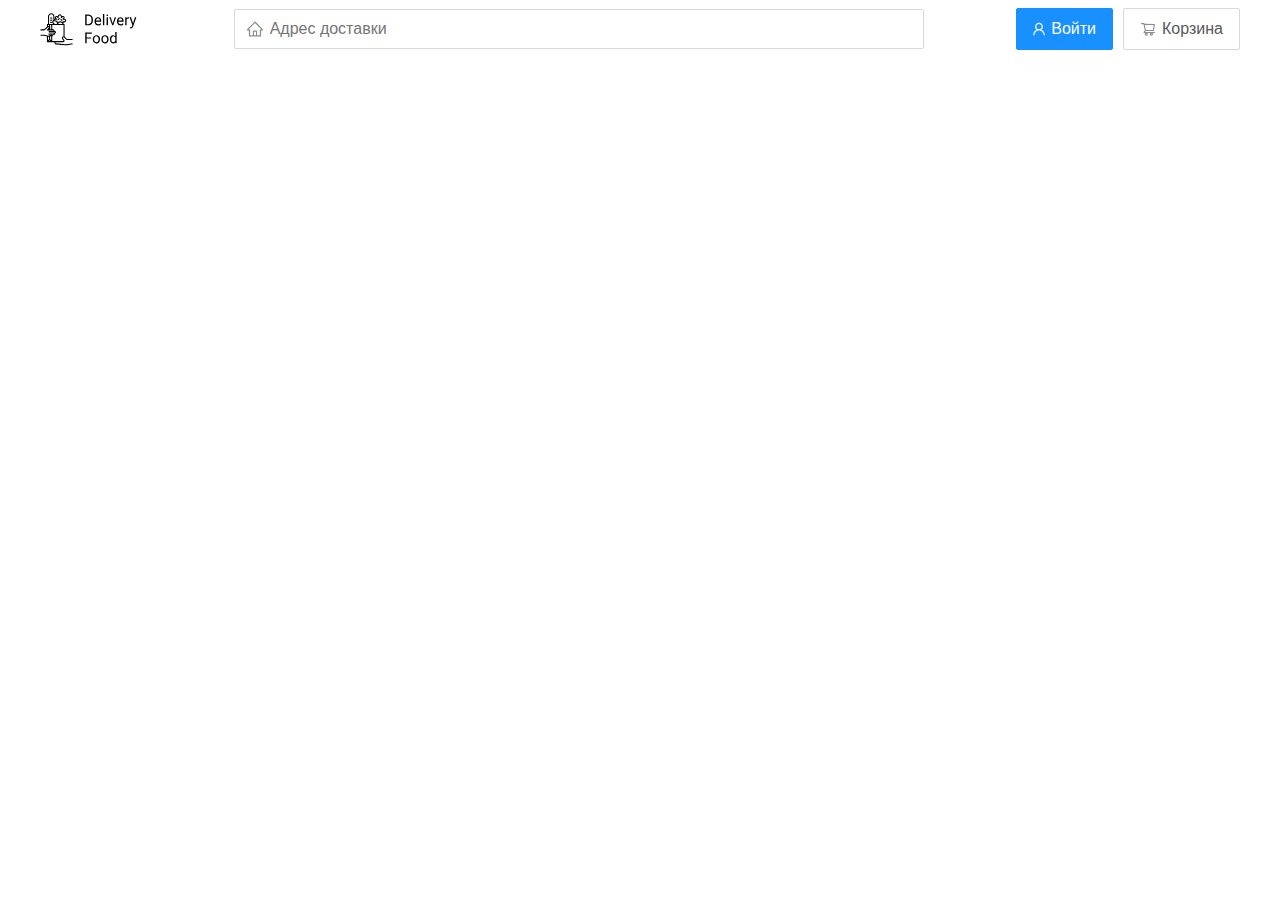
==== index.html @ 9f216421 "Add files via upload" ====
<!DOCTYPE html>
<html lang="ru">
  <head>
    <meta charset="UTF-8" />
    <meta name="viewport" content="width=device-width, initial-scale=1.0" />
    <title>Delivery Food - Доставка еды на дом</title>
    <link rel="stylesheet" href="css/style.css" />
  </head>
  <body>
    <div class="container">
      <!-- Шапка сайта -->
      <header class="header">
        <!-- Логотип -->
        <img src="img/logo.svg" alt="Logotype" class="logo" />
        <!-- Поле адреса -->
        <input
          type="text"
          class="input search-input"
          placeholder="Адрес доставки"
        />
        <div class="buttons">
          <button class="button button-primary">
            <img src="img/Vector.svg" alt="icon" class="button-icon" />
            <span class="button-text">Войти</span>
          </button>
          <button class="button">
            <img src="img/icon.svg" alt="icon" class="button-icon" />
            <span class="button-text">Корзина</span>
          </button>
        </div>
        <!-- Конец блока с кнопками -->
      </header>
    </div>
  </body>
</html>
---- css/style.css ----
* {
  box-sizing: border-box;
}
.container {
  max-width: 1200px;
  margin: auto;
}
.header {
  display: flex;
  align-items: center;
  justify-content: space-between;
}
.search-input {
  border-radius: 2px;
  background: #ffffff;
  border: 1px solid #d9d9d9;
  height: 40px;
  width: 690px;
  font-size: 16px;
  line-height: 24px;
  background-image: url(../img/home.svg);
  background-repeat: no-repeat;
  background-position: left 11px center;
  padding-left: 35px;
}
.buttons {
  display: flex;
  align-items: center;
}
.button {
  display: flex;
  align-items: center;
  padding: 8px 16px;
  background: #ffffff;
  border: 1px solid #d9d9d9;
  box-sizing: border-box;
  box-shadow: 0px 0px 2px rgba(0, 0, 0, 0.0015);
  border-radius: 2px;
  color: #595959;
  font-size: 16px;
  line-height: 24px;
}
.button-primary {
  background: #1890ff;
  border: 1px solid #1890ff;
  color: #fff;
  margin-right: 10px;
}
.button-icon {
  margin-right: 6px;
  vertical-align: middle;
}
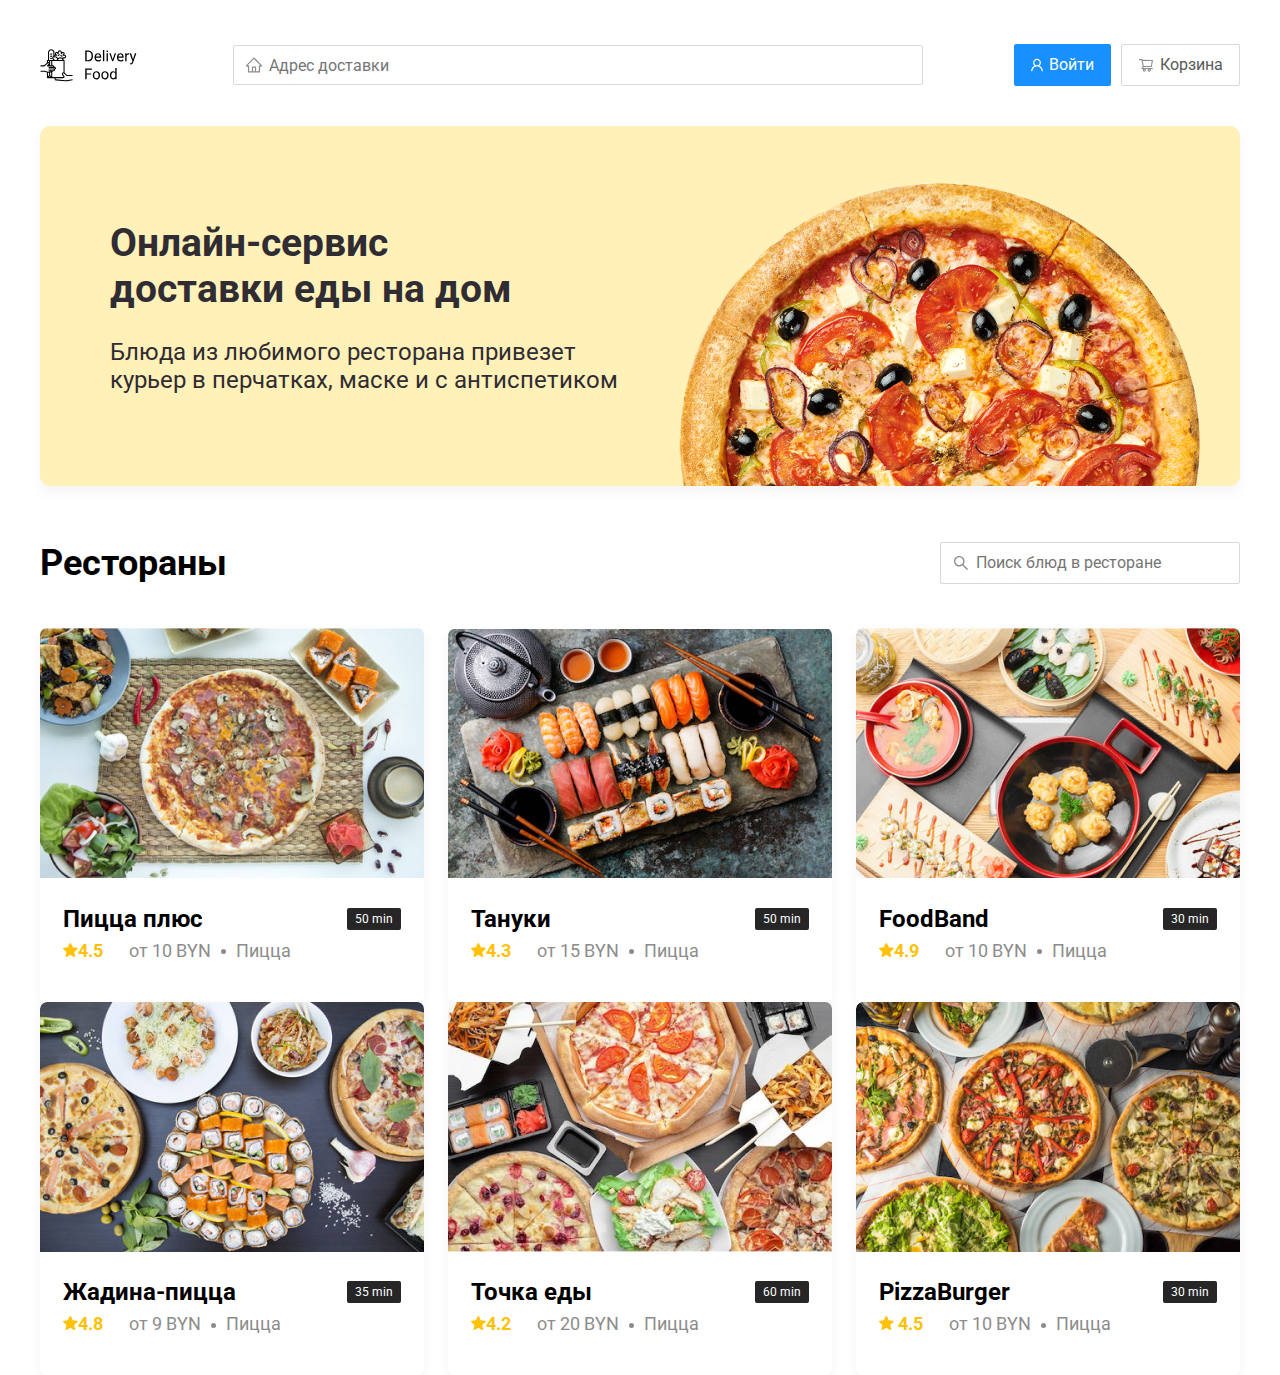
==== commit 57776618: "Add files via upload" ====
--- a/index.html
+++ b/index.html
@@ -4,7 +4,12 @@
     <meta charset="UTF-8" />
     <meta name="viewport" content="width=device-width, initial-scale=1.0" />
     <title>Delivery Food - Доставка еды на дом</title>
+    <link
+      href="https://fonts.googleapis.com/css2?family=Roboto:wght@400;700&display=swap"
+      rel="stylesheet"
+    />
     <link rel="stylesheet" href="css/style.css" />
+    <link rel="stylesheet" href="css/normalize.css" />
   </head>
   <body>
     <div class="container">
@@ -15,7 +20,7 @@
         <!-- Поле адреса -->
         <input
           type="text"
-          class="input search-input"
+          class="input input-adress"
           placeholder="Адрес доставки"
         />
         <div class="buttons">
@@ -30,6 +35,136 @@
         </div>
         <!-- Конец блока с кнопками -->
       </header>
+
+      <section class="promo">
+        <h1 class="promo-title">Онлайн-сервис<br />доставки еды на дом</h1>
+        <p class="promo-text">
+          Блюда из любимого ресторана привезет курьер в перчатках, маске и с
+          антиспетиком
+        </p>
+      </section>
+      <section class="restaurants">
+        <div class="section-heading">
+          <h2 class="section-title">Рестораны</h2>
+          <input
+            type="text"
+            class="input input-search"
+            placeholder="Поиск блюд в ресторане"
+          />
+        </div>
+        <div class="cards">
+          <div class="card">
+            <img src="img/rest.png" alt="" class="card-image" />
+            <div class="card-text">
+              <div class="card-heading">
+                <h3 class="card-title">Пицца плюс</h3>
+                <span class="card-tag tag">50 min</span>
+              </div>
+              <!-- s -->
+              <div class="card-info">
+                <div class="rating">
+                  <img src="img/raiting.svg" alt="rating" />4.5
+                </div>
+                <div class="price">от 10 BYN</div>
+                <div class="category">Пицца</div>
+              </div>
+            </div>
+          </div>
+          <!-- /.card -->
+          <div class="card">
+            <img src="img/image0.png" alt="" class="card-image" />
+            <div class="card-text">
+              <div class="card-heading">
+                <h3 class="card-title">Тануки</h3>
+                <span class="card-tag tag">50 min</span>
+              </div>
+              <!-- s -->
+              <div class="card-info">
+                <div class="rating">
+                  <img src="img/raiting.svg" alt="rating" />4.3
+                </div>
+                <div class="price">от 15 BYN</div>
+                <div class="category">Пицца</div>
+              </div>
+            </div>
+          </div>
+          <!-- /.card -->
+          <div class="card">
+            <img src="img/image-1.png" alt="" class="card-image" />
+            <div class="card-text">
+              <div class="card-heading">
+                <h3 class="card-title">FoodBand</h3>
+                <span class="card-tag tag">30 min</span>
+              </div>
+              <!-- s -->
+              <div class="card-info">
+                <div class="rating">
+                  <img src="img/raiting.svg" alt="rating" />4.9
+                </div>
+                <div class="price">от 10 BYN</div>
+                <div class="category">Пицца</div>
+              </div>
+            </div>
+          </div>
+          <!-- /.card -->
+          <div class="card">
+            <img src="img/image-2.png" alt="" class="card-image" />
+            <div class="card-text">
+              <div class="card-heading">
+                <h3 class="card-title">Жадина-пицца</h3>
+                <span class="card-tag tag">35 min</span>
+              </div>
+              <!-- s -->
+              <div class="card-info">
+                <div class="rating">
+                  <img src="img/raiting.svg" alt="rating" />4.8
+                </div>
+                <div class="price">от 9 BYN</div>
+                <div class="category">Пицца</div>
+              </div>
+            </div>
+          </div>
+          <!-- /.card -->
+          <div class="card">
+            <img src="img/image-3.png" alt="" class="card-image" />
+            <div class="card-text">
+              <div class="card-heading">
+                <h3 class="card-title">Точка еды</h3>
+                <span class="card-tag tag">60 min</span>
+              </div>
+              <!-- s -->
+              <div class="card-info">
+                <div class="rating">
+                  <img src="img/raiting.svg" alt="rating" />4.2
+                </div>
+                <div class="price">от 20 BYN</div>
+                <div class="category">Пицца</div>
+              </div>
+            </div>
+          </div>
+          <!-- /.card -->
+          <div class="card">
+            <img src="img/image-4.png" alt="" class="card-image" />
+            <div class="card-text">
+              <div class="card-heading">
+                <h3 class="card-title">PizzaBurger</h3>
+                <span class="card-tag tag">30 min</span>
+              </div>
+              <!-- s -->
+              <div class="card-info">
+                <div class="rating">
+                  <img src="img/raiting.svg" alt="rating" />
+                  4.5
+                </div>
+                <div class="price">от 10 BYN</div>
+                <div class="category">Пицца</div>
+              </div>
+            </div>
+          </div>
+          <!-- /.card -->
+        </div>
+        <!-- /.cards -->
+      </section>
     </div>
   </body>
 </html>
--- a/css/style.css
+++ b/css/style.css
@@ -1,5 +1,9 @@
 * {
   box-sizing: border-box;
+}
+body {
+  font-family: "Roboto", sans-serif;
+  padding-top: 44px;
 }
 .container {
   max-width: 1200px;
@@ -9,19 +13,28 @@
   display: flex;
   align-items: center;
   justify-content: space-between;
+
+  margin-bottom: 40px;
 }
-.search-input {
+.input {
+  font-size: 16px;
+  line-height: 24px;
   border-radius: 2px;
   background: #ffffff;
   border: 1px solid #d9d9d9;
+  padding: 8px;
+  padding-left: 35px;
+  background-repeat: no-repeat;
+  background-position: left 11px center;
+}
+.input-adress {
   height: 40px;
   width: 690px;
-  font-size: 16px;
-  line-height: 24px;
   background-image: url(../img/home.svg);
-  background-repeat: no-repeat;
-  background-position: left 11px center;
-  padding-left: 35px;
+}
+.input-search {
+  width: 300px;
+  background-image: url(../img/search.svg);
 }
 .buttons {
   display: flex;
@@ -50,3 +63,114 @@
   margin-right: 6px;
   vertical-align: middle;
 }
+.promo {
+  box-shadow: 0px 7px 12px rgba(158, 158, 163, 0.1);
+
+  background: #fff1b8 url(../img/pizza.png) no-repeat top 50px right -100px /800px;
+  border-radius: 10px;
+  padding: 68px 70px;
+  margin-bottom: 56px;
+}
+.promo-title {
+  font-weight: bold;
+  font-size: 39px;
+  line-height: 46px;
+
+  color: #302c34;
+}
+.promo-text {
+  max-width: 538px;
+  font-weight: normal;
+  font-size: 24px;
+  line-height: 28px;
+
+  color: #302c34;
+}
+.section-heading {
+  display: flex;
+  align-items: center;
+  justify-content: space-between;
+  margin-bottom: 44px;
+}
+.section-title {
+  font-weight: bold;
+  font-size: 36px;
+  line-height: 42px;
+  margin: 0;
+  color: #000000;
+}
+.cards {
+  display: flex;
+  flex-wrap: wrap;
+  align-items: flex-start;
+  justify-content: space-between;
+}
+.card {
+  background: #ffffff;
+  box-shadow: 0px 4px 12px rgba(0, 0, 0, 0.05);
+  border-radius: 7px;
+  overflow: hidden;
+}
+.card-image {
+  width: 384px;
+  height: 250px;
+  object-fit: cover;
+}
+.card-text {
+  padding-top: 20px;
+  padding-bottom: 35px;
+  padding-left: 23px;
+  padding-right: 23px;
+}
+.card-heading {
+  display: flex;
+  align-items: center;
+  justify-content: space-between;
+}
+.card-title {
+  margin: 0;
+  font-weight: bold;
+  font-size: 24px;
+  line-height: 32px;
+}
+.card-tag {
+  font-style: normal;
+  font-weight: normal;
+  font-size: 12px;
+  line-height: 20px;
+  color: white;
+  background: #262626;
+  border-radius: 2px;
+  padding: 1px 8px;
+}
+.rating {
+  margin-right: 26px;
+  color: #ffc107;
+  font-weight: bold;
+  font-size: 18px;
+  line-height: 32px;
+}
+.price,
+.category {
+  font-weight: normal;
+  font-size: 18px;
+  line-height: 32px;
+  color: #8c8c8c;
+}
+.price {
+  margin-right: 10px;
+}
+.price:after {
+  content: "";
+  width: 5px;
+  height: 5px;
+  background-color: #8c8c8c;
+  display: inline-block;
+  border-radius: 50%;
+  vertical-align: middle;
+  margin-left: 10px;
+}
+.card-info {
+  display: flex;
+  align-content: center;
+}
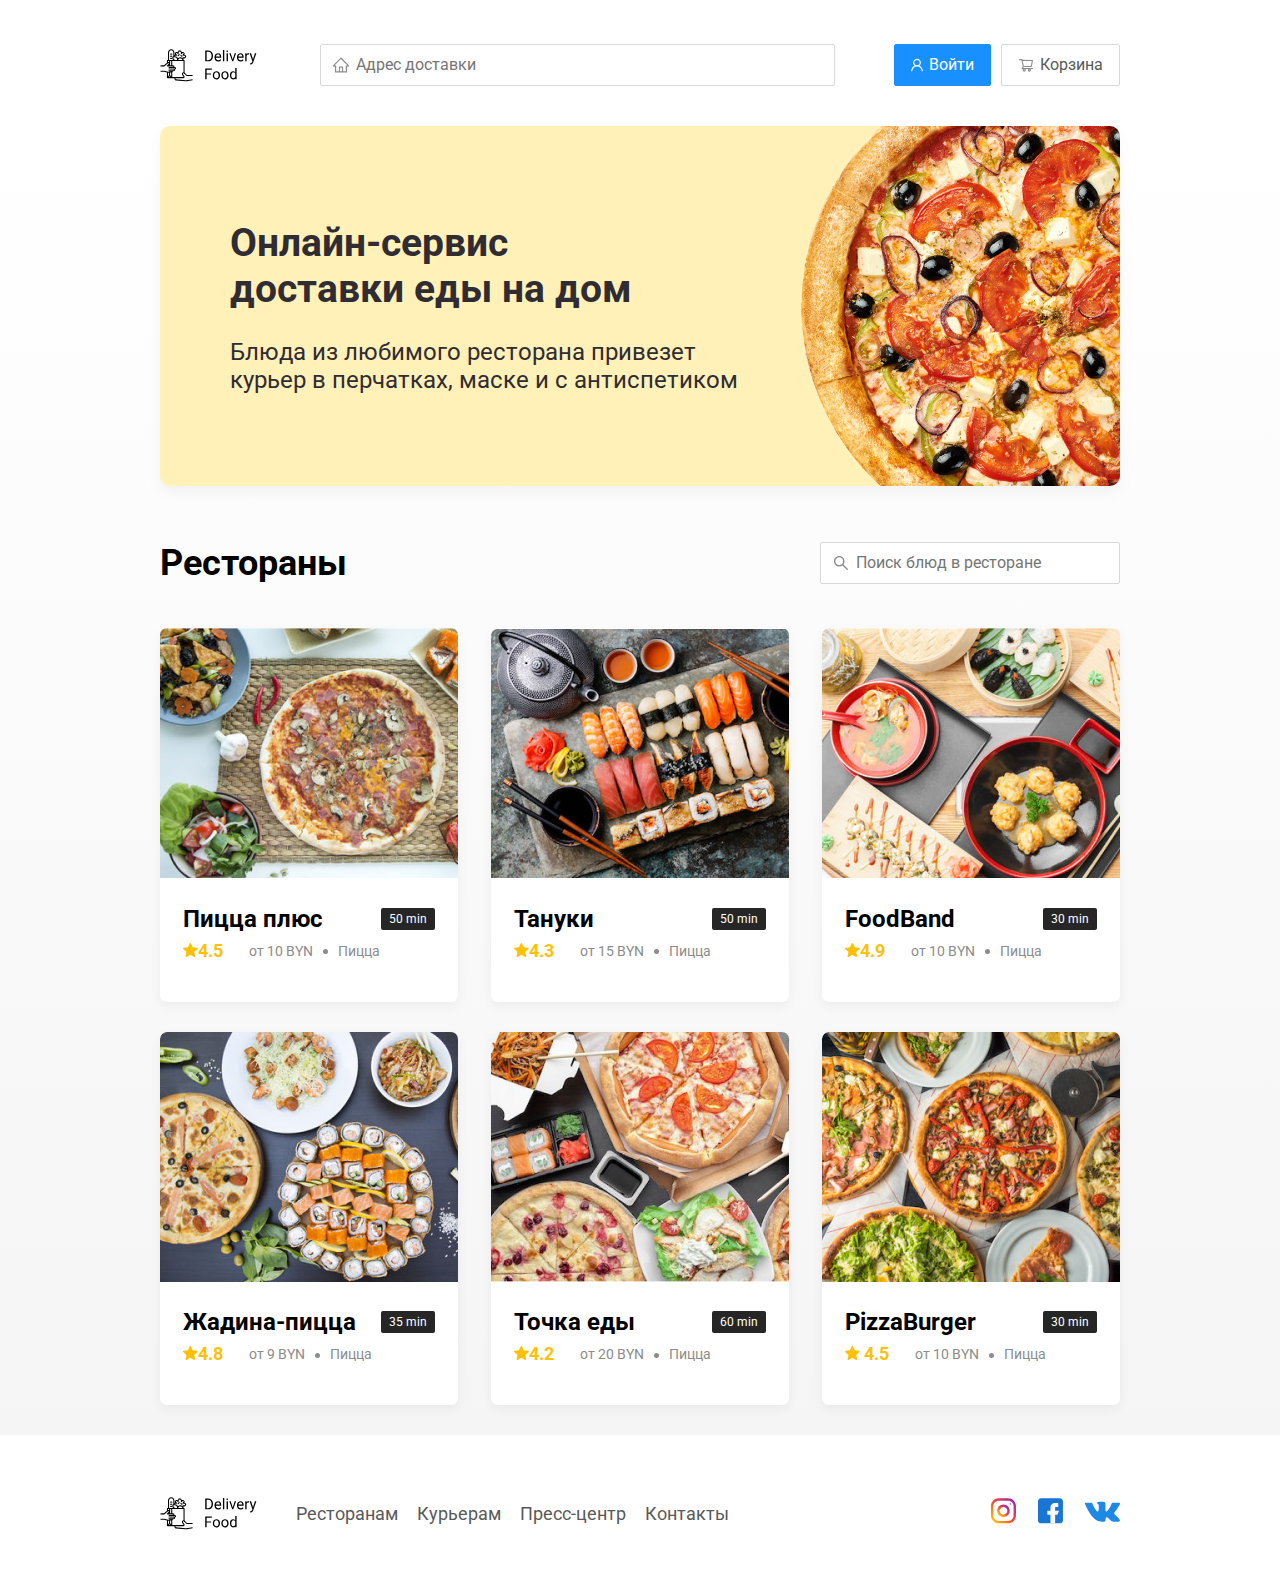
==== commit 9cfc46f4: "Add files via upload" ====
--- a/index.html
+++ b/index.html
@@ -35,136 +35,163 @@
         </div>
         <!-- Конец блока с кнопками -->
       </header>
-
-      <section class="promo">
-        <h1 class="promo-title">Онлайн-сервис<br />доставки еды на дом</h1>
-        <p class="promo-text">
-          Блюда из любимого ресторана привезет курьер в перчатках, маске и с
-          антиспетиком
-        </p>
-      </section>
-      <section class="restaurants">
-        <div class="section-heading">
-          <h2 class="section-title">Рестораны</h2>
-          <input
-            type="text"
-            class="input input-search"
-            placeholder="Поиск блюд в ресторане"
-          />
-        </div>
-        <div class="cards">
-          <div class="card">
-            <img src="img/rest.png" alt="" class="card-image" />
-            <div class="card-text">
-              <div class="card-heading">
-                <h3 class="card-title">Пицца плюс</h3>
-                <span class="card-tag tag">50 min</span>
-              </div>
-              <!-- s -->
-              <div class="card-info">
-                <div class="rating">
-                  <img src="img/raiting.svg" alt="rating" />4.5
+    </div>
+    <main class="main">
+      <div class="container">
+        <section class="promo">
+          <h1 class="promo-title">Онлайн-сервис<br />доставки еды на дом</h1>
+          <p class="promo-text">
+            Блюда из любимого ресторана привезет курьер в перчатках, маске и с
+            антиспетиком
+          </p>
+        </section>
+        <section class="restaurants">
+          <div class="section-heading">
+            <h2 class="section-title">Рестораны</h2>
+            <input
+              type="text"
+              class="input input-search"
+              placeholder="Поиск блюд в ресторане"
+            />
+          </div>
+          <div class="cards">
+            <div class="card">
+              <img src="img/rest.png" alt="" class="card-image" />
+              <div class="card-text">
+                <div class="card-heading">
+                  <h3 class="card-title">Пицца плюс</h3>
+                  <span class="card-tag tag">50 min</span>
                 </div>
-                <div class="price">от 10 BYN</div>
-                <div class="category">Пицца</div>
+                <!-- s -->
+                <div class="card-info">
+                  <div class="rating">
+                    <img src="img/raiting.svg" alt="rating" />4.5
+                  </div>
+                  <div class="price">от 10 BYN</div>
+                  <div class="category">Пицца</div>
+                </div>
               </div>
             </div>
-          </div>
-          <!-- /.card -->
-          <div class="card">
-            <img src="img/image0.png" alt="" class="card-image" />
-            <div class="card-text">
-              <div class="card-heading">
-                <h3 class="card-title">Тануки</h3>
-                <span class="card-tag tag">50 min</span>
-              </div>
-              <!-- s -->
-              <div class="card-info">
-                <div class="rating">
-                  <img src="img/raiting.svg" alt="rating" />4.3
+            <!-- /.card -->
+            <div class="card">
+              <img src="img/image0.png" alt="" class="card-image" />
+              <div class="card-text">
+                <div class="card-heading">
+                  <h3 class="card-title">Тануки</h3>
+                  <span class="card-tag tag">50 min</span>
                 </div>
-                <div class="price">от 15 BYN</div>
-                <div class="category">Пицца</div>
+                <!-- s -->
+                <div class="card-info">
+                  <div class="rating">
+                    <img src="img/raiting.svg" alt="rating" />4.3
+                  </div>
+                  <div class="price">от 15 BYN</div>
+                  <div class="category">Пицца</div>
+                </div>
               </div>
             </div>
-          </div>
-          <!-- /.card -->
-          <div class="card">
-            <img src="img/image-1.png" alt="" class="card-image" />
-            <div class="card-text">
-              <div class="card-heading">
-                <h3 class="card-title">FoodBand</h3>
-                <span class="card-tag tag">30 min</span>
-              </div>
-              <!-- s -->
-              <div class="card-info">
-                <div class="rating">
-                  <img src="img/raiting.svg" alt="rating" />4.9
+            <!-- /.card -->
+            <div class="card">
+              <img src="img/image-1.png" alt="" class="card-image" />
+              <div class="card-text">
+                <div class="card-heading">
+                  <h3 class="card-title">FoodBand</h3>
+                  <span class="card-tag tag">30 min</span>
                 </div>
-                <div class="price">от 10 BYN</div>
-                <div class="category">Пицца</div>
+                <!-- s -->
+                <div class="card-info">
+                  <div class="rating">
+                    <img src="img/raiting.svg" alt="rating" />4.9
+                  </div>
+                  <div class="price">от 10 BYN</div>
+                  <div class="category">Пицца</div>
+                </div>
               </div>
             </div>
-          </div>
-          <!-- /.card -->
-          <div class="card">
-            <img src="img/image-2.png" alt="" class="card-image" />
-            <div class="card-text">
-              <div class="card-heading">
-                <h3 class="card-title">Жадина-пицца</h3>
-                <span class="card-tag tag">35 min</span>
-              </div>
-              <!-- s -->
-              <div class="card-info">
-                <div class="rating">
-                  <img src="img/raiting.svg" alt="rating" />4.8
+            <!-- /.card -->
+            <div class="card">
+              <img src="img/image-2.png" alt="" class="card-image" />
+              <div class="card-text">
+                <div class="card-heading">
+                  <h3 class="card-title">Жадина-пицца</h3>
+                  <span class="card-tag tag">35 min</span>
                 </div>
-                <div class="price">от 9 BYN</div>
-                <div class="category">Пицца</div>
+                <!-- s -->
+                <div class="card-info">
+                  <div class="rating">
+                    <img src="img/raiting.svg" alt="rating" />4.8
+                  </div>
+                  <div class="price">от 9 BYN</div>
+                  <div class="category">Пицца</div>
+                </div>
               </div>
             </div>
-          </div>
-          <!-- /.card -->
-          <div class="card">
-            <img src="img/image-3.png" alt="" class="card-image" />
-            <div class="card-text">
-              <div class="card-heading">
-                <h3 class="card-title">Точка еды</h3>
-                <span class="card-tag tag">60 min</span>
-              </div>
-              <!-- s -->
-              <div class="card-info">
-                <div class="rating">
-                  <img src="img/raiting.svg" alt="rating" />4.2
+            <!-- /.card -->
+            <div class="card">
+              <img src="img/image-3.png" alt="" class="card-image" />
+              <div class="card-text">
+                <div class="card-heading">
+                  <h3 class="card-title">Точка еды</h3>
+                  <span class="card-tag tag">60 min</span>
                 </div>
-                <div class="price">от 20 BYN</div>
-                <div class="category">Пицца</div>
+                <!-- s -->
+                <div class="card-info">
+                  <div class="rating">
+                    <img src="img/raiting.svg" alt="rating" />4.2
+                  </div>
+                  <div class="price">от 20 BYN</div>
+                  <div class="category">Пицца</div>
+                </div>
               </div>
             </div>
-          </div>
-          <!-- /.card -->
-          <div class="card">
-            <img src="img/image-4.png" alt="" class="card-image" />
-            <div class="card-text">
-              <div class="card-heading">
-                <h3 class="card-title">PizzaBurger</h3>
-                <span class="card-tag tag">30 min</span>
-              </div>
-              <!-- s -->
-              <div class="card-info">
-                <div class="rating">
-                  <img src="img/raiting.svg" alt="rating" />
-                  4.5
+            <!-- /.card -->
+            <div class="card">
+              <img src="img/image-4.png" alt="" class="card-image" />
+              <div class="card-text">
+                <div class="card-heading">
+                  <h3 class="card-title">PizzaBurger</h3>
+                  <span class="card-tag tag">30 min</span>
                 </div>
-                <div class="price">от 10 BYN</div>
-                <div class="category">Пицца</div>
+                <!-- s -->
+                <div class="card-info">
+                  <div class="rating">
+                    <img src="img/raiting.svg" alt="rating" />
+                    4.5
+                  </div>
+                  <div class="price">от 10 BYN</div>
+                  <div class="category">Пицца</div>
+                </div>
               </div>
             </div>
+            <!-- /.card -->
           </div>
-          <!-- /.card -->
+          <!-- /.cards -->
+        </section>
+      </div>
+    </main>
+    <footer class="footer">
+      <div class="container">
+        <div class="footer-block">
+          <img src="img/logo.svg" alt="logo" class="logo footer-logo" />
+          <nav class="footer-nav">
+            <a href="#" class="footer-link">Ресторанам</a>
+            <a href="#" class="footer-link">Курьерам</a>
+            <a href="#" class="footer-link">Пресс-центр</a>
+            <a href="#" class="footer-link">Контакты</a>
+          </nav>
+          <div class="social-links">
+            <a href="" class="social-link"
+              ><img src="img/soc1.svg" alt="inst"
+            /></a>
+            <a href="" class="social-link"
+              ><img src="img/soc2.svg" alt="fb"
+            /></a>
+            <a href="" class="social-link"
+              ><img src="img/soc3.svg" alt="vk"
+            /></a>
+          </div>
         </div>
-        <!-- /.cards -->
-      </section>
-    </div>
+      </div>
+    </footer>
   </body>
 </html>
--- a/css/style.css
+++ b/css/style.css
@@ -28,8 +28,7 @@
   background-position: left 11px center;
 }
 .input-adress {
-  height: 40px;
-  width: 690px;
+  flex: 0.8;
   background-image: url(../img/home.svg);
 }
 .input-search {
@@ -86,6 +85,13 @@
 
   color: #302c34;
 }
+.main {
+  background: linear-gradient(
+    180deg,
+    rgba(245, 245, 245, 0) 1.04%,
+    #f5f5f5 100%
+  );
+}
 .section-heading {
   display: flex;
   align-items: center;
@@ -110,6 +116,8 @@
   box-shadow: 0px 4px 12px rgba(0, 0, 0, 0.05);
   border-radius: 7px;
   overflow: hidden;
+  margin-bottom: 30px;
+  flex-basis: 31%;
 }
 .card-image {
   width: 384px;
@@ -160,6 +168,12 @@
 .price {
   margin-right: 10px;
 }
+.category {
+  text-overflow: ellipsis;
+  overflow: hidden;
+  white-space: nowrap;
+  max-width: 150px;
+}
 .price:after {
   content: "";
   width: 5px;
@@ -174,3 +188,172 @@
   display: flex;
   align-content: center;
 }
+.footer {
+  padding: 60px 0;
+}
+.footer-link {
+  display: inline-block;
+  color: #595959;
+  text-decoration: none;
+  font-weight: normal;
+  font-size: 18px;
+  line-height: 21px;
+}
+.footer-link:not(:last-child) {
+  margin-right: 15px;
+}
+.footer-nav {
+  margin-right: auto;
+  margin-left: 35px;
+}
+.footer-block {
+  display: flex;
+  align-items: center;
+  justify-content: space-between;
+}
+.social-links {
+  display: flex;
+  align-items: center;
+}
+.social-link:not(:last-child) {
+  margin-right: 21px;
+}
+
+@media (max-width: 1366px) {
+  .container {
+    max-width: 960px;
+  }
+  .promo {
+    background-position: center right -300px;
+    background-size: 750px;
+  }
+  .category,
+  .price {
+    font-size: 14px;
+  }
+}
+@media (max-width: 992px) {
+  .container {
+    max-width: 750px;
+  }
+  .promo {
+    padding: 50px;
+    background-size: 500px;
+    background-position: center right -200px;
+  }
+  .promo-text {
+    font-size: 18px;
+    min-width: 400px;
+  }
+  .card {
+    flex-basis: 49%;
+  }
+  .footer-link {
+    font-size: 16px;
+  }
+}
+@media (max-width: 768px) {
+  .container {
+    max-width: 560px;
+  }
+  .card-info {
+    flex-wrap: wrap;
+  }
+  .card-title {
+    font-size: 18px;
+  }
+  .rating {
+    flex-basis: 100%;
+  }
+  .promo {
+    background-size: 400px;
+    background-position: bottom 50px right -200px;
+  }
+  .promo-title {
+    font-size: 24px;
+    line-height: 1.4;
+  }
+  .promo-text {
+    margin-top: 0;
+  }
+}
+@media (max-width: 578px) {
+  .container {
+    max-width: 90%;
+  }
+  .header {
+    flex-wrap: wrap;
+  }
+  .input-adress {
+    margin-top: 15px;
+    flex: 1;
+    order: 5;
+  }
+  .promo {
+    background-image: none;
+  }
+  .promo-title {
+    margin-bottom: 10px;
+  }
+  .section-title {
+    font-size: 20px;
+  }
+  .card {
+    flex-basis: 100%;
+  }
+  .card-image {
+    width: 100%;
+  }
+  .footer {
+    padding: 30px 0;
+  }
+  .footer-block {
+    align-items: flex-start;
+    justify-content: space-between;
+  }
+  .footer-logo {
+    margin-right: 15px;
+    order: 1;
+  }
+  .footer-nav {
+    margin-left: 0;
+    margin-right: 0;
+    order: 0;
+    display: flex;
+    flex-direction: column;
+  }
+  .social-links {
+    order: 2;
+  }
+}
+@media (max-width: 480px) {
+  .button-text {
+    display: none;
+  }
+  .button-icon {
+    margin: 0;
+  }
+  .button {
+    min-height: 40px;
+  }
+  .promo {
+    padding: 20px;
+  }
+  .section-heading {
+    flex-wrap: wrap;
+  }
+  .footer-block {
+    flex-wrap: wrap;
+  }
+  .footer-logo {
+    order: 0;
+    margin-bottom: 20px;
+  }
+  .footer-nav {
+    margin-bottom: 20px;
+    text-align: center;
+  }
+  .footer-link:not(:last-child) {
+    margin-right: 0;
+  }
+}
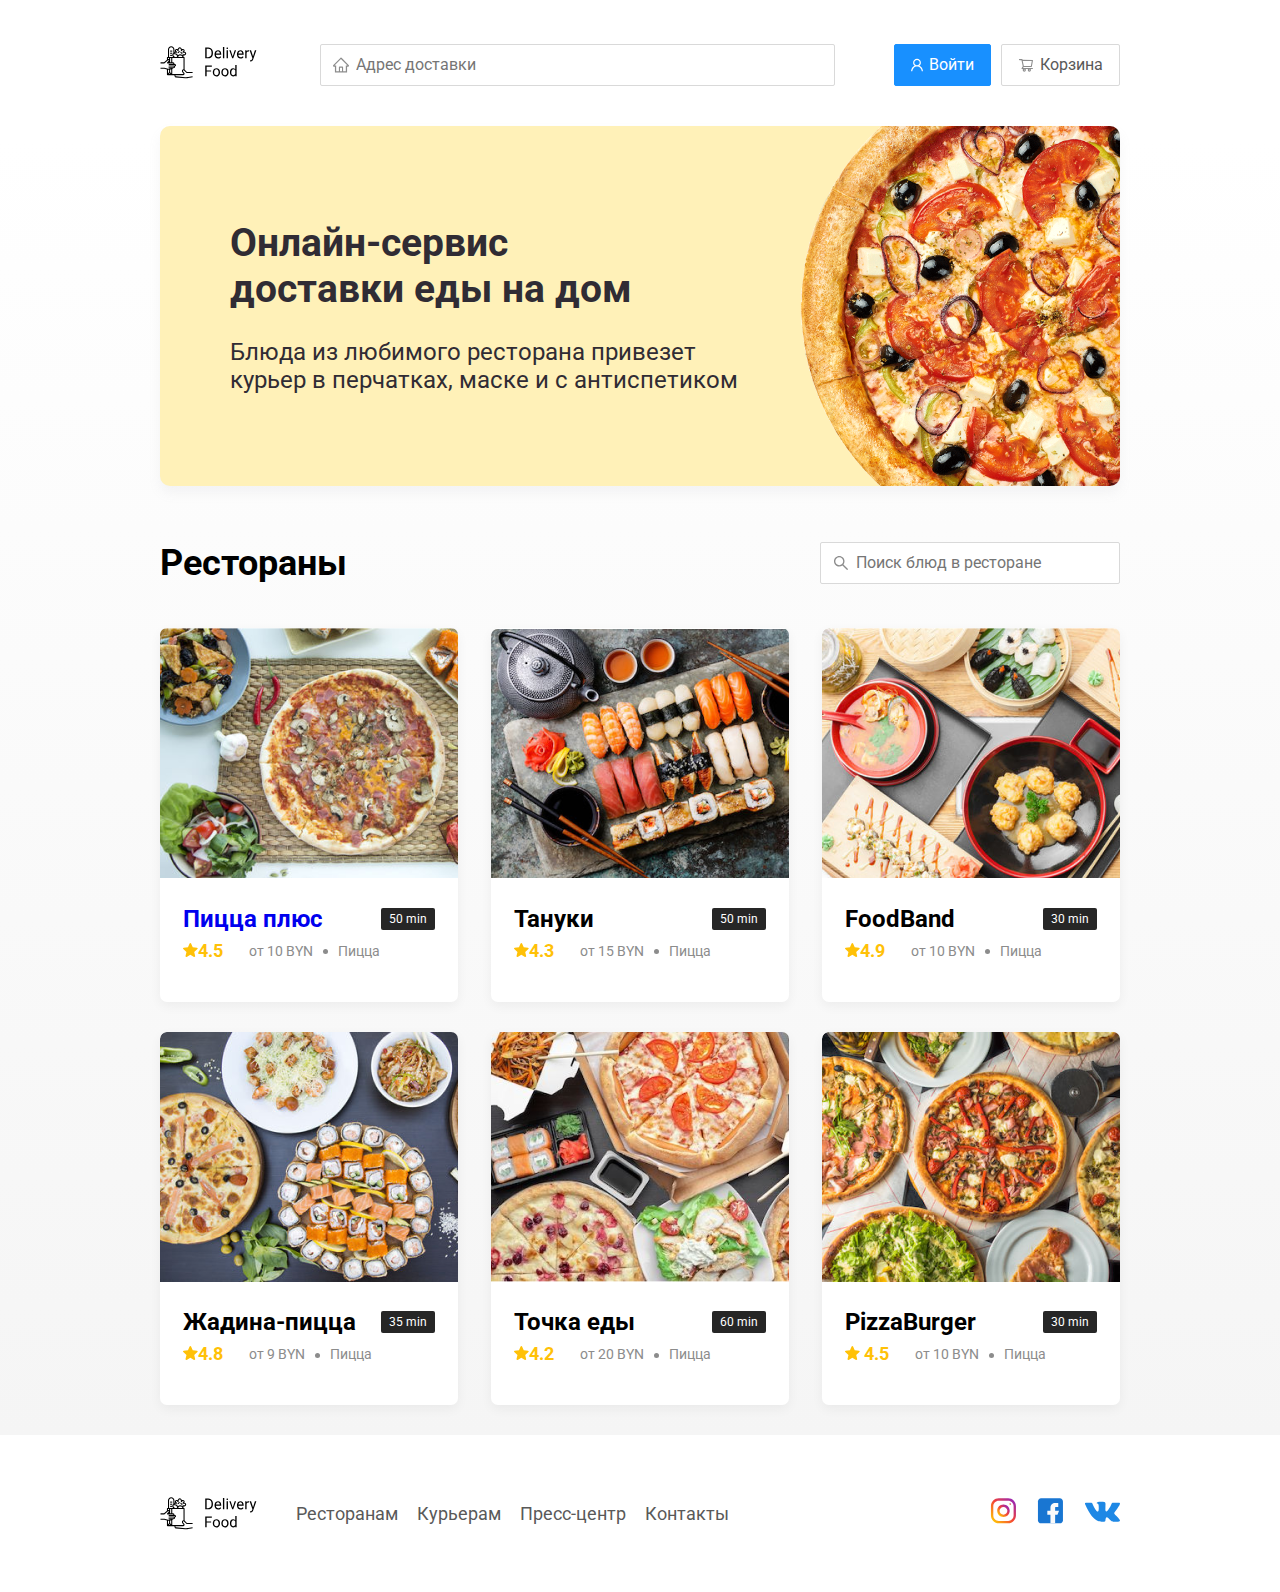
==== commit b9f1c0d6: "Add files via upload" ====
--- a/index.html
+++ b/index.html
@@ -16,7 +16,10 @@
       <!-- Шапка сайта -->
       <header class="header">
         <!-- Логотип -->
-        <img src="img/logo.svg" alt="Logotype" class="logo" />
+        <a href="index.html" class="logo">
+          <img src="img/logo.svg" alt="Logotype" />
+        </a>
+
         <!-- Поле адреса -->
         <input
           type="text"
@@ -55,7 +58,7 @@
             />
           </div>
           <div class="cards">
-            <div class="card">
+            <a href="rest.html" class="card">
               <img src="img/rest.png" alt="" class="card-image" />
               <div class="card-text">
                 <div class="card-heading">
@@ -71,7 +74,7 @@
                   <div class="category">Пицца</div>
                 </div>
               </div>
-            </div>
+            </a>
             <!-- /.card -->
             <div class="card">
               <img src="img/image0.png" alt="" class="card-image" />
--- a/css/style.css
+++ b/css/style.css
@@ -32,6 +32,7 @@
   background-image: url(../img/home.svg);
 }
 .input-search {
+  margin-left: auto;
   width: 300px;
   background-image: url(../img/search.svg);
 }
@@ -62,6 +63,9 @@
   margin-right: 6px;
   vertical-align: middle;
 }
+.button-card-text {
+  margin-right: 10px;
+}
 .promo {
   box-shadow: 0px 7px 12px rgba(158, 158, 163, 0.1);
 
@@ -95,7 +99,6 @@
 .section-heading {
   display: flex;
   align-items: center;
-  justify-content: space-between;
   margin-bottom: 44px;
 }
 .section-title {
@@ -104,6 +107,7 @@
   line-height: 42px;
   margin: 0;
   color: #000000;
+  margin-right: 30px;
 }
 .cards {
   display: flex;
@@ -118,6 +122,7 @@
   overflow: hidden;
   margin-bottom: 30px;
   flex-basis: 31%;
+  text-decoration: none;
 }
 .card-image {
   width: 384px;
@@ -140,6 +145,9 @@
   font-weight: bold;
   font-size: 24px;
   line-height: 32px;
+}
+.card-title-reg {
+  font-weight: 400;
 }
 .card-tag {
   font-style: normal;
@@ -167,6 +175,12 @@
 }
 .price {
   margin-right: 10px;
+}
+.ingredients {
+  font-weight: normal;
+  font-size: 18px;
+  line-height: 21px;
+  color: #8c8c8c;
 }
 .category {
   text-overflow: ellipsis;
@@ -187,6 +201,18 @@
 .card-info {
   display: flex;
   align-content: center;
+  flex-wrap: wrap;
+}
+.card-buttons {
+  display: flex;
+  align-items: center;
+  margin-top: 24px;
+}
+.card-price-bold {
+  font-weight: bold;
+  font-size: 20px;
+  line-height: 32px;
+  margin-left: 30px;
 }
 .footer {
   padding: 60px 0;
@@ -262,7 +288,7 @@
   .card-title {
     font-size: 18px;
   }
-  .rating {
+  .card .rating {
     flex-basis: 100%;
   }
   .promo {
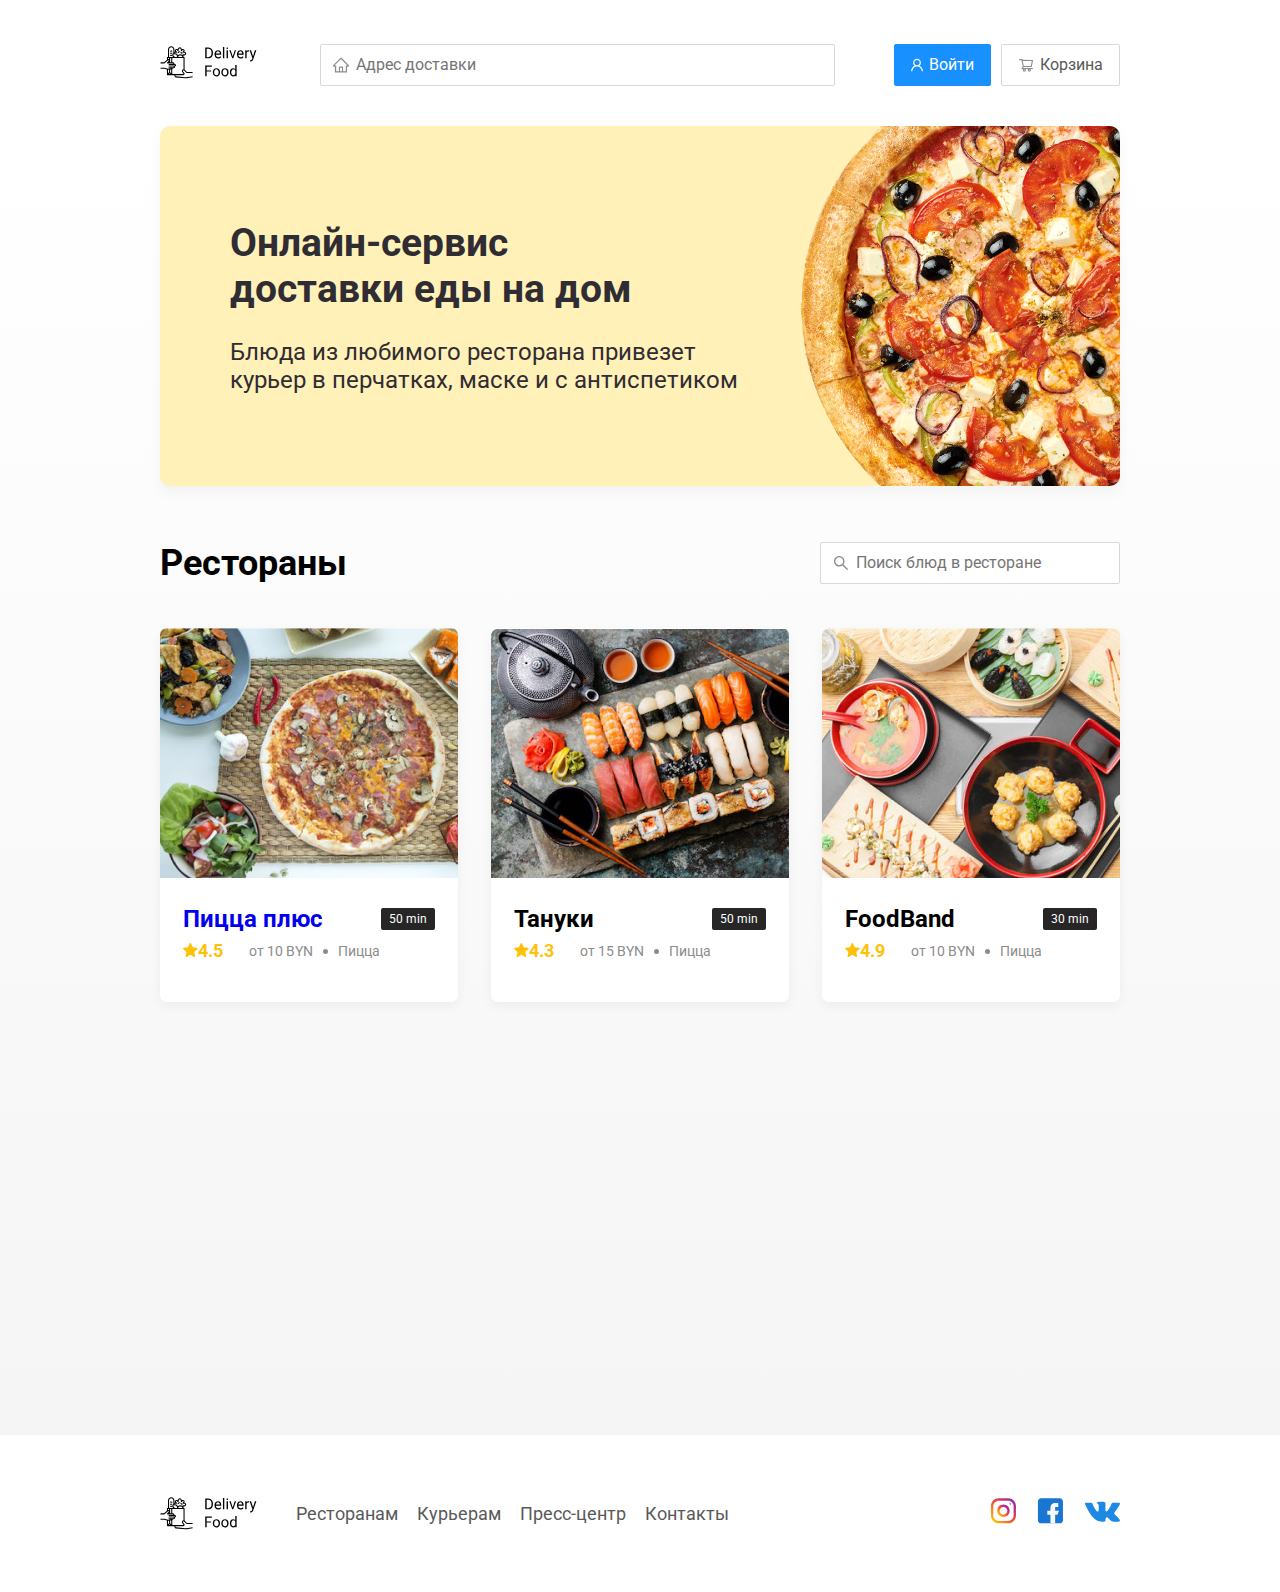
==== commit bccb1a28: "Add files via upload" ====
--- a/index.html
+++ b/index.html
@@ -8,15 +8,16 @@
       href="https://fonts.googleapis.com/css2?family=Roboto:wght@400;700&display=swap"
       rel="stylesheet"
     />
+    <link rel="stylesheet" href="css/normalize.css" />
+    <link rel="stylesheet" href="css/animate.min.css" />
     <link rel="stylesheet" href="css/style.css" />
-    <link rel="stylesheet" href="css/normalize.css" />
   </head>
   <body>
     <div class="container">
       <!-- Шапка сайта -->
       <header class="header">
         <!-- Логотип -->
-        <a href="index.html" class="logo">
+        <a href="index.html" class="logo wow bounce" data-wow-delay="0.2s">
           <img src="img/logo.svg" alt="Logotype" />
         </a>
 
@@ -31,7 +32,7 @@
             <img src="img/Vector.svg" alt="icon" class="button-icon" />
             <span class="button-text">Войти</span>
           </button>
-          <button class="button">
+          <button class="button" id="cart">
             <img src="img/icon.svg" alt="icon" class="button-icon" />
             <span class="button-text">Корзина</span>
           </button>
@@ -58,7 +59,7 @@
             />
           </div>
           <div class="cards">
-            <a href="rest.html" class="card">
+            <a href="rest.html" class="card wow fadeInUp" data-wow-delay="0.2s">
               <img src="img/rest.png" alt="" class="card-image" />
               <div class="card-text">
                 <div class="card-heading">
@@ -76,7 +77,7 @@
               </div>
             </a>
             <!-- /.card -->
-            <div class="card">
+            <div class="card wow fadeInUp" data-wow-delay="0.4s">
               <img src="img/image0.png" alt="" class="card-image" />
               <div class="card-text">
                 <div class="card-heading">
@@ -94,7 +95,7 @@
               </div>
             </div>
             <!-- /.card -->
-            <div class="card">
+            <div class="card wow fadeInUp" data-wow-delay="0.6s">
               <img src="img/image-1.png" alt="" class="card-image" />
               <div class="card-text">
                 <div class="card-heading">
@@ -112,7 +113,7 @@
               </div>
             </div>
             <!-- /.card -->
-            <div class="card">
+            <div class="card wow fadeInUp" data-wow-delay="0.2s">
               <img src="img/image-2.png" alt="" class="card-image" />
               <div class="card-text">
                 <div class="card-heading">
@@ -130,7 +131,7 @@
               </div>
             </div>
             <!-- /.card -->
-            <div class="card">
+            <div class="card wow fadeInUp" data-wow-delay="0.4s">
               <img src="img/image-3.png" alt="" class="card-image" />
               <div class="card-text">
                 <div class="card-heading">
@@ -148,7 +149,7 @@
               </div>
             </div>
             <!-- /.card -->
-            <div class="card">
+            <div class="card wow fadeInUp" data-wow-delay="0.6s">
               <img src="img/image-4.png" alt="" class="card-image" />
               <div class="card-text">
                 <div class="card-heading">
@@ -196,5 +197,65 @@
         </div>
       </div>
     </footer>
+    <div class="modal">
+      <div class="modal-dialog">
+        <div class="modal-header">
+          <h3 class="modal-title">Корзина</h3>
+          <button class="close">&times;</button>
+        </div>
+        <div class="modal-body">
+          <div class="food-row">
+            <span class="food-name"> Роль угорь стандарт </span>
+            <strong class="food-price">15 Р</strong>
+            <div class="food-counter">
+              <button class="counter-button">+</button>
+              <span class="counter">1</span>
+              <button class="counter-button">-</button>
+            </div>
+          </div>
+          <!-- /.foods-row -->
+          <div class="food-row">
+            <span class="food-name"> Роль угорь стандарт </span>
+            <strong class="food-price">15 Р</strong>
+            <div class="food-counter">
+              <button class="counter-button">+</button>
+              <span class="counter">1</span>
+              <button class="counter-button">-</button>
+            </div>
+          </div>
+          <!-- /.foods-row -->
+          <div class="food-row">
+            <span class="food-name"> Роль угорь стандарт </span>
+            <strong class="food-price">15 Р</strong>
+            <div class="food-counter">
+              <button class="counter-button">+</button>
+              <span class="counter">1</span>
+              <button class="counter-button">-</button>
+            </div>
+          </div>
+          <!-- /.foods-row -->
+          <div class="food-row">
+            <span class="food-name"> Роль угорь стандарт </span>
+            <strong class="food-price">15 Р</strong>
+            <div class="food-counter">
+              <button class="counter-button">+</button>
+              <span class="counter">1</span>
+              <button class="counter-button">-</button>
+            </div>
+          </div>
+          <!-- /.foods-row -->
+        </div>
+        <!--  -->
+        <div class="modal-footer">
+          <span class="modal-price-tag">102Р</span>
+          <div class="footer-buttons">
+            <button class="button button-primary">Оформить заказ</button>
+            <button class="button">Отмена</button>
+          </div>
+        </div>
+      </div>
+    </div>
+    <script src="js/wow.min.js"></script>
+    <script src="js/script.js"></script>
   </body>
 </html>
--- a/css/style.css
+++ b/css/style.css
@@ -244,7 +244,107 @@
 .social-link:not(:last-child) {
   margin-right: 21px;
 }
-
+.modal {
+  position: fixed;
+  left: 0;
+  top: 0;
+  width: 100%;
+  height: 100%;
+  background: rgba(0, 0, 0, 0.4);
+  display: none;
+}
+.is-open {
+  display: flex;
+}
+.modal-dialog {
+  margin: auto;
+  max-width: 780px;
+  width: 95%;
+  background: #ffffff;
+  border-radius: 5px;
+  padding: 40px 45px;
+}
+.modal-header {
+  display: flex;
+  align-items: center;
+  justify-content: space-between;
+  margin-bottom: 45px;
+}
+.modal-title {
+  margin: 0;
+  font-weight: bold;
+  font-size: 36px;
+  line-height: 42px;
+}
+.close {
+  font-size: 36px;
+  border: none;
+  background-color: transparent;
+}
+.modal-body {
+  margin-bottom: 52px;
+}
+.food-row {
+  display: flex;
+  align-items: flex-start;
+  justify-content: space-between;
+  padding-bottom: 8px;
+  border-bottom: 1px solid #d9d9d9;
+  margin-bottom: 15px;
+}
+.food-name {
+  font-weight: normal;
+  font-size: 18px;
+  line-height: 32px;
+}
+.food-price {
+  margin-left: auto;
+  margin-right: 47px;
+  font-weight: bold;
+  font-size: 20px;
+  line-height: 32px;
+}
+.food-counter {
+  display: flex;
+  align-items: center;
+}
+.counter-button {
+  display: flex;
+  align-items: center;
+  justify-content: center;
+  background: #ffffff;
+  width: 39px;
+  height: 32px;
+  border: 1px solid #40a9ff;
+  box-sizing: border-box;
+  border-radius: 2px;
+  font-size: 14px;
+  line-height: 22px;
+  color: #40a9ff;
+}
+.modal-price-tag {
+  padding: 15px 20px;
+  background: #262626;
+  border-radius: 5px;
+  color: white;
+  font-size: 20px;
+  line-height: 23px;
+}
+.counter {
+  font-size: 16px;
+  line-height: 24px;
+  margin-right: 10px;
+  margin-left: 10px;
+}
+.modal-footer {
+  display: flex;
+  align-items: center;
+  justify-content: space-between;
+}
+.footer-buttons {
+  display: flex;
+  align-items: center;
+}
 @media (max-width: 1366px) {
   .container {
     max-width: 960px;
@@ -269,7 +369,6 @@
   }
   .promo-text {
     font-size: 18px;
-    min-width: 400px;
   }
   .card {
     flex-basis: 49%;
